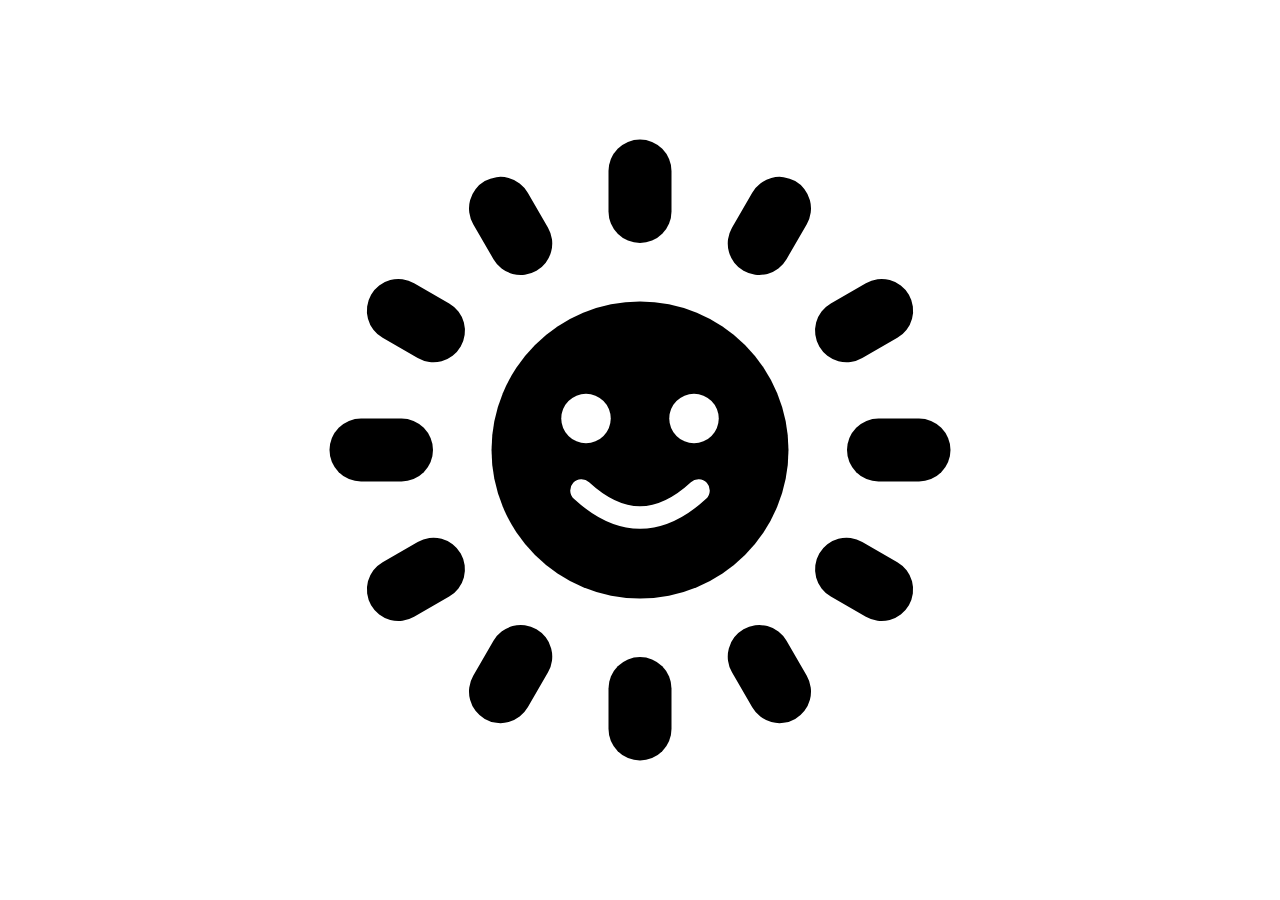
==== site/index.html @ 2f06423a "Grundgerüst mit Sonne, Elefant und großem Kreis Statische Seite ohne Build und Abhängigkeiten: ES-Mo" ====
<!doctype html>
<html lang="de">
<head>
  <meta charset="utf-8">
  <meta name="viewport" content="width=device-width, initial-scale=1, viewport-fit=cover">
  <title>Kontrastbilder</title>
  <meta name="description" content="Schwarz-weiße Kontrastbilder für Säuglinge, teilweise langsam animiert.">
  <meta name="theme-color" content="#000000">
  <meta name="mobile-web-app-capable" content="yes">
  <meta name="apple-mobile-web-app-capable" content="yes">
  <meta name="apple-mobile-web-app-status-bar-style" content="black-translucent">
  <meta name="apple-mobile-web-app-title" content="Kontrast">
  <link rel="manifest" href="manifest.webmanifest">
  <link rel="icon" href="icons/icon.svg" type="image/svg+xml">
  <link rel="apple-touch-icon" href="icons/icon-180.png">
  <link rel="stylesheet" href="css/app.css">
  <!-- Über file:// laufen ES-Module nicht. Dann nur den Hinweis zeigen. -->
  <script>
    if (location.protocol === "file:") {
      document.documentElement.classList.add("datei");
    }
  </script>
  <script type="module" src="js/app.js"></script>
</head>
<body>
  <main id="buehne"></main>

  <div id="ende" class="ende" hidden>
    <p>Pause</p>
    <button type="button" id="fortsetzen">Weiter ansehen</button>
  </div>

  <nav id="leiste" class="leiste" aria-label="Bedienung" inert>
    <button type="button" id="zurueck" title="Zurück (Pfeil links)" aria-label="Zurück">
      <svg viewBox="0 0 24 24" aria-hidden="true"><polyline points="15 5 8 12 15 19"/></svg>
    </button>
    <span id="titel" class="titel"></span>
    <button type="button" id="weiter" title="Weiter (Pfeil rechts)" aria-label="Weiter">
      <svg viewBox="0 0 24 24" aria-hidden="true"><polyline points="9 5 16 12 9 19"/></svg>
    </button>
    <button type="button" id="animation" title="Animation an/aus (Leertaste)" aria-label="Animation" aria-pressed="true">
      <svg viewBox="0 0 24 24" aria-hidden="true" class="symbol-pause"><line x1="9" y1="6" x2="9" y2="18"/><line x1="15" y1="6" x2="15" y2="18"/></svg>
      <svg viewBox="0 0 24 24" aria-hidden="true" class="symbol-play"><polygon points="8 5 19 12 8 19"/></svg>
    </button>
    <button type="button" id="invertieren" title="Invertieren (I)" aria-label="Invertieren" aria-pressed="false">
      <svg viewBox="0 0 24 24" aria-hidden="true"><circle cx="12" cy="12" r="8"/><path d="M12 4a8 8 0 0 1 0 16z" class="gefuellt"/></svg>
    </button>
    <button type="button" id="vollbild" title="Vollbild (F)" aria-label="Vollbild">
      <svg viewBox="0 0 24 24" aria-hidden="true"><polyline points="4 9 4 4 9 4"/><polyline points="15 4 20 4 20 9"/><polyline points="20 15 20 20 15 20"/><polyline points="9 20 4 20 4 15"/></svg>
    </button>
    <button type="button" id="menue" title="Einstellungen" aria-label="Einstellungen" aria-haspopup="dialog">
      <svg viewBox="0 0 24 24" aria-hidden="true"><line x1="4" y1="7" x2="20" y2="7"/><line x1="4" y1="17" x2="20" y2="17"/><circle cx="9" cy="7" r="2.2" class="gefuellt"/><circle cx="15" cy="17" r="2.2" class="gefuellt"/></svg>
    </button>
  </nav>

  <dialog id="einstellungen" class="einstellungen" aria-labelledby="einstellungen-titel">
    <form method="dialog">
      <h2 id="einstellungen-titel">Einstellungen</h2>

      <label class="zeile">
        <input type="checkbox" id="e-animation">
        <span>Animation</span>
      </label>
      <p class="hinweis" id="e-animation-hinweis" hidden>Das System wünscht weniger Bewegung. Deshalb ist die Animation standardmäßig aus.</p>

      <label class="zeile">
        <span>Geschwindigkeit</span>
        <input type="range" id="e-tempo" min="0" max="5" step="1">
        <output id="e-tempo-wert" for="e-tempo"></output>
      </label>

      <label class="zeile">
        <input type="checkbox" id="e-invertiert">
        <span>Invertiert (weiß auf schwarz)</span>
      </label>

      <label class="zeile">
        <span>Automatisch weiter</span>
        <select id="e-auto">
          <option value="0">aus</option>
          <option value="30">alle 30 Sekunden</option>
          <option value="60">jede Minute</option>
          <option value="120">alle 2 Minuten</option>
          <option value="300">alle 5 Minuten</option>
        </select>
      </label>

      <label class="zeile">
        <span>Sitzung beenden nach</span>
        <select id="e-sitzung">
          <option value="0">aus</option>
          <option value="3">3 Minuten</option>
          <option value="5">5 Minuten</option>
          <option value="10">10 Minuten</option>
        </select>
      </label>

      <label class="zeile">
        <input type="checkbox" id="e-touch">
        <span>Tippen und Wischen wechselt das Bild</span>
      </label>
      <p class="hinweis">Aus: Berührung blendet nur diese Leiste ein. An: linkes Drittel zurück, rechtes Drittel weiter, Mitte Leiste, Wischen wechselt.</p>

      <p class="hinweis" id="e-wach"></p>

      <p class="hinweis">Tasten: Pfeile wechseln, Leertaste Animation, I invertiert, F Vollbild, + und − Geschwindigkeit.</p>

      <p class="links">
        <a href="druck.html">Druckansicht</a>
        <a href="pruefen.html">Prüfseite</a>
      </p>

      <button type="submit" class="schliessen">Schließen</button>
    </form>
  </dialog>

  <div id="datei-hinweis" class="datei-hinweis">
    <h1>Kontrastbilder</h1>
    <p>Diese Seite muss über einen lokalen Server geöffnet werden, nicht direkt als Datei.</p>
    <p>Im Projektordner ausführen:</p>
    <pre>python3 -m http.server 8000 --directory site</pre>
    <p>Dann im Browser <code>http://localhost:8000</code> öffnen.</p>
  </div>

  <noscript><p class="datei-hinweis" style="display:block">Diese Seite braucht JavaScript.</p></noscript>
</body>
</html>
---- site/css/app.css ----
/*
 * Farbrollen der Motive: --v Vordergrund, --h Hintergrund.
 * Registriert, damit der Wechsel normal/invertiert weich überblendet statt hart umzuschlagen.
 * --f1 bis --f3 sind für spätere Farben reserviert und fallen in den Motiven auf --v zurück.
 */
@property --v {
  syntax: "<color>";
  inherits: true;
  initial-value: #000;
}

@property --h {
  syntax: "<color>";
  inherits: true;
  initial-value: #fff;
}

:root {
  --v: #000;
  --h: #fff;
  --uebergang: 700ms;
  --farbwechsel: 1200ms;
  --ende: 4s;
  /* Grundgröße der Bedienelemente, wächst mit dem Bildschirm (Handy bis 4K-TV) */
  --ui: clamp(44px, 5.5vmin, 120px);
  color-scheme: light;
  transition:
    --v var(--farbwechsel) ease-in-out,
    --h var(--farbwechsel) ease-in-out;
}

:root.invertiert {
  --v: #fff;
  --h: #000;
}

html,
body {
  height: 100%;
  margin: 0;
}

body {
  background: var(--h);
  overflow: hidden;
  font-family: system-ui, sans-serif;
  -webkit-tap-highlight-color: transparent;
  -webkit-user-select: none;
  user-select: none;
}

body.ruhig {
  cursor: none;
}

/* Bühne: ein Motiv, zentriert, quadratisch, so groß wie die kürzere Bildschirmseite */
#buehne {
  position: fixed;
  inset: 0;
  display: grid;
  place-items: center;
  touch-action: none;
  transition: opacity var(--uebergang) ease-in-out;
}

#buehne.ausgeblendet {
  opacity: 0;
}

body.beendet #buehne {
  opacity: 0;
  transition-duration: var(--ende);
}

.motiv {
  width: min(100dvw, 100dvh);
  height: min(100dvw, 100dvh);
}

/* Bedienleiste, blendet sich nach kurzer Zeit selbst aus */
.leiste {
  position: fixed;
  left: 50%;
  bottom: max(2.5vmin, env(safe-area-inset-bottom));
  transform: translateX(-50%);
  display: flex;
  align-items: center;
  gap: calc(var(--ui) * 0.12);
  padding: calc(var(--ui) * 0.12) calc(var(--ui) * 0.25);
  max-width: calc(100vw - 16px);
  box-sizing: border-box;
  background: rgb(28 28 28 / 0.9);
  color: #fff;
  border-radius: 999px;
  opacity: 0;
  pointer-events: none;
  transition: opacity 300ms ease;
}

body.leiste-sichtbar .leiste {
  opacity: 1;
  pointer-events: auto;
}

.leiste button,
.ende button {
  flex: none;
  width: var(--ui);
  height: var(--ui);
  padding: 0;
  border: 0;
  border-radius: 50%;
  background: transparent;
  color: inherit;
  display: grid;
  place-items: center;
  cursor: pointer;
}

.leiste button:hover {
  background: rgb(255 255 255 / 0.14);
}

.leiste button:focus-visible,
.ende button:focus-visible,
.einstellungen :focus-visible {
  outline: 3px solid #fff;
  outline-offset: 2px;
}

.leiste svg {
  width: 56%;
  height: 56%;
  fill: none;
  stroke: currentColor;
  stroke-width: 2;
  stroke-linecap: round;
  stroke-linejoin: round;
}

.leiste svg .gefuellt,
.leiste .symbol-play polygon {
  fill: currentColor;
}

#animation[aria-pressed="true"] .symbol-play,
#animation[aria-pressed="false"] .symbol-pause {
  display: none;
}

.leiste .titel {
  min-width: 0;
  overflow: hidden;
  text-overflow: ellipsis;
  white-space: nowrap;
  font-size: calc(var(--ui) * 0.34);
  padding: 0 0.3em;
}

@media (max-width: 480px) {
  .leiste .titel {
    display: none;
  }
}

/* Anzeige nach Ablauf des Sitzungs-Timers, nur zusammen mit der Leiste sichtbar */
.ende {
  position: fixed;
  inset: 0;
  display: grid;
  place-content: center;
  justify-items: center;
  gap: 1em;
  color: var(--v);
  font-size: calc(var(--ui) * 0.4);
  opacity: 0;
  pointer-events: none;
  transition: opacity 300ms ease;
}

.ende[hidden] {
  display: none;
}

body.leiste-sichtbar .ende {
  opacity: 1;
  pointer-events: auto;
}

.ende p {
  margin: 0;
}

.ende button {
  width: auto;
  height: auto;
  padding: 0.6em 1.4em;
  border-radius: 999px;
  background: rgb(28 28 28 / 0.9);
  color: #fff;
  font: inherit;
}

/* Einstellungsdialog */
.einstellungen {
  width: min(34em, calc(100vw - 32px));
  max-height: calc(100dvh - 32px);
  box-sizing: border-box;
  padding: 1.2em 1.4em;
  border: 0;
  border-radius: 16px;
  background: #1c1c1c;
  color: #fff;
  font-size: calc(var(--ui) * 0.34);
  -webkit-user-select: text;
  user-select: text;
}

.einstellungen::backdrop {
  background: rgb(0 0 0 / 0.5);
}

.einstellungen h2 {
  margin: 0 0 0.8em;
  font-size: 1.2em;
}

.einstellungen .zeile {
  display: flex;
  align-items: center;
  gap: 0.6em;
  min-height: 2.4em;
}

.einstellungen .zeile > span {
  flex: 1;
}

.einstellungen input[type="checkbox"] {
  width: 1.3em;
  height: 1.3em;
  margin: 0;
  accent-color: #fff;
}

.einstellungen input[type="range"] {
  flex: 1;
  accent-color: #fff;
}

.einstellungen select {
  width: 10.5em;
  font: inherit;
  padding: 0.2em 0.4em;
}

.einstellungen output {
  min-width: 3em;
  text-align: right;
}

.einstellungen .hinweis {
  margin: 0.2em 0 0.8em;
  font-size: 0.8em;
  color: #bbb;
}

.einstellungen .links {
  display: flex;
  gap: 1.5em;
  margin: 1em 0;
}

.einstellungen a {
  color: #fff;
}

.einstellungen .schliessen {
  font: inherit;
  padding: 0.5em 1.4em;
  border: 0;
  border-radius: 999px;
  background: #fff;
  color: #000;
  cursor: pointer;
}

/* Hinweis bei Aufruf über file:// */
.datei-hinweis {
  display: none;
  max-width: 36em;
  margin: 10vh auto;
  padding: 0 16px;
  color: #000;
  font-size: 18px;
  line-height: 1.5;
}

.datei .datei-hinweis {
  display: block;
}

.datei #buehne,
.datei .leiste {
  display: none;
}

.datei-hinweis pre {
  padding: 0.8em;
  background: #eee;
  overflow-x: auto;
}
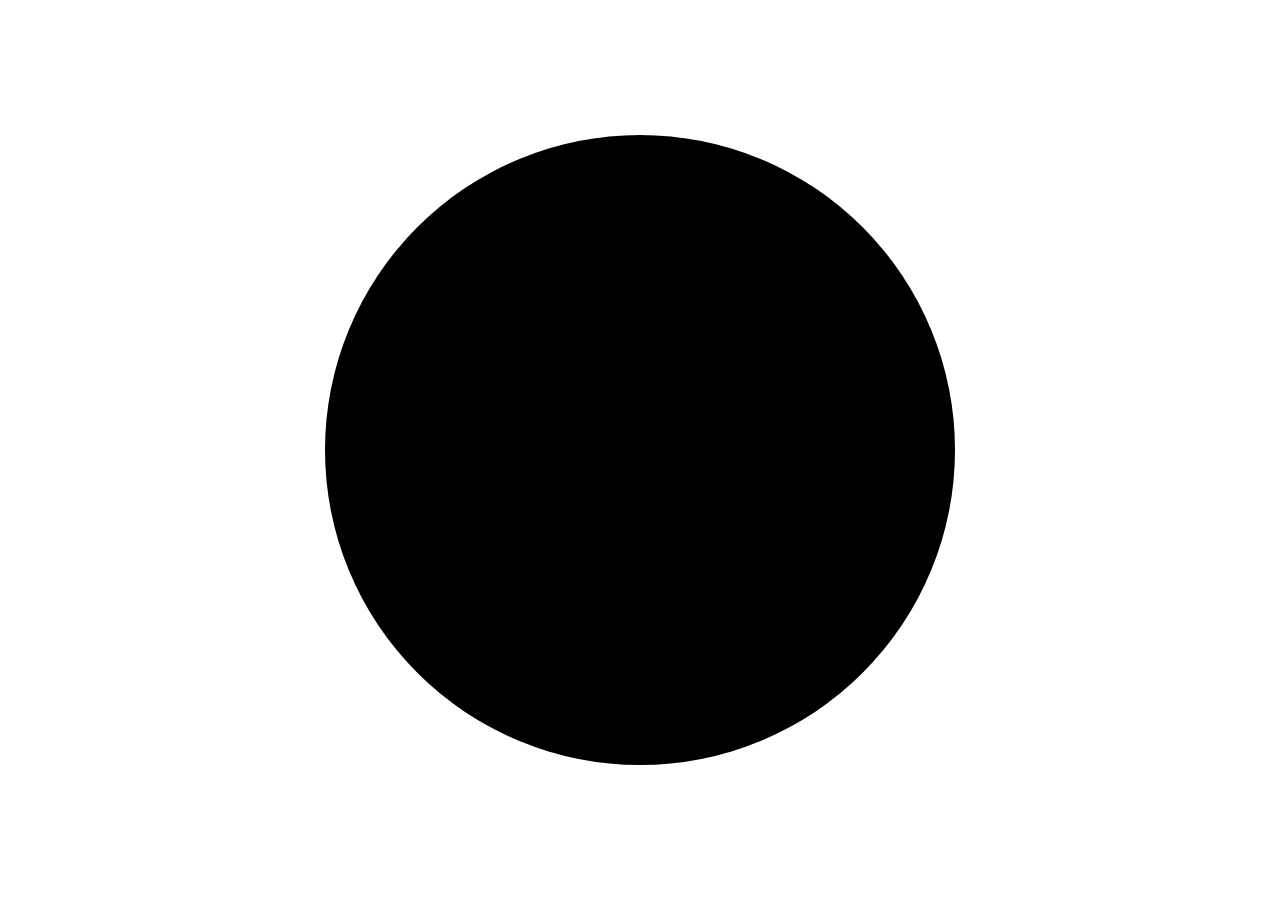
==== commit b6d9096a: "Restliche 17 Motive, Auto-Weiter in Minutenschritten Neue Motive von einfachen Formen zu Tieren: Rin" ====
--- a/site/index.html
+++ b/site/index.html
@@ -78,10 +78,10 @@
         <span>Automatisch weiter</span>
         <select id="e-auto">
           <option value="0">aus</option>
-          <option value="30">alle 30 Sekunden</option>
           <option value="60">jede Minute</option>
-          <option value="120">alle 2 Minuten</option>
+          <option value="180">alle 3 Minuten</option>
           <option value="300">alle 5 Minuten</option>
+          <option value="600">alle 10 Minuten</option>
         </select>
       </label>
 
